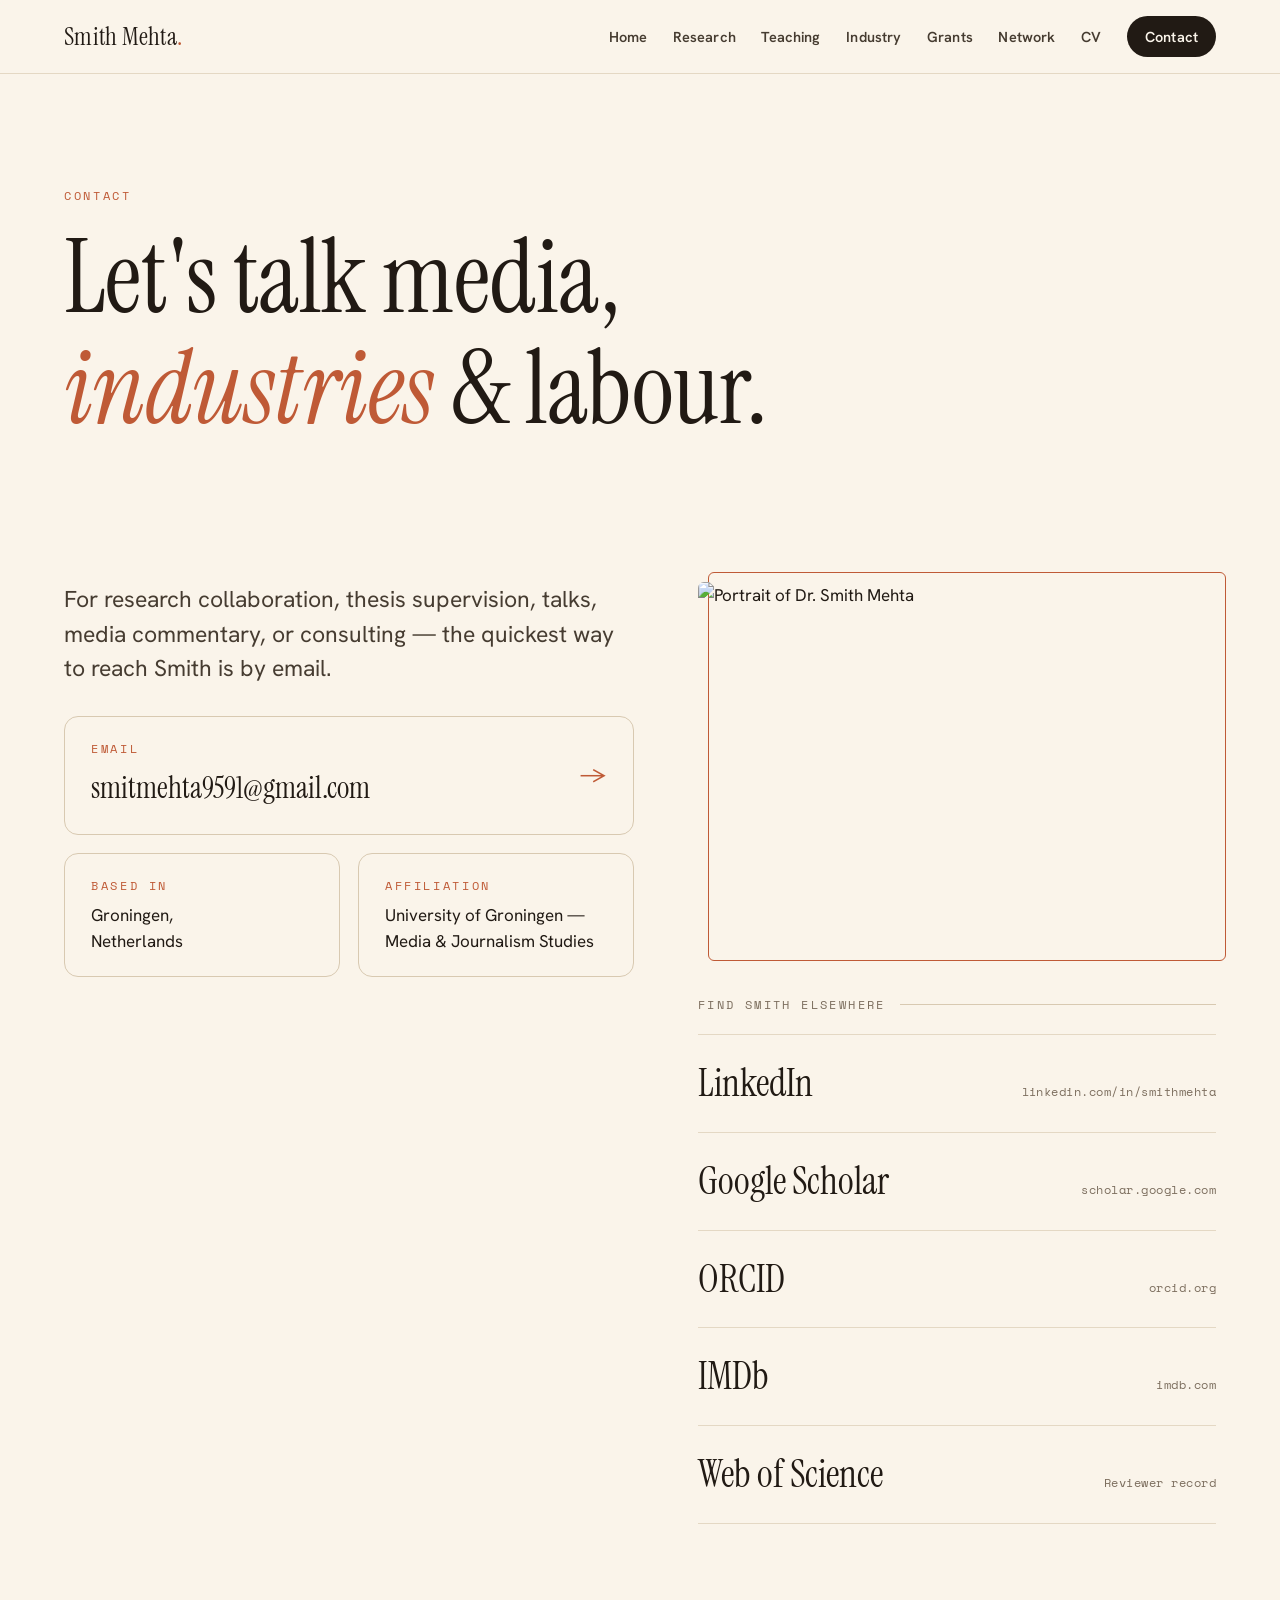
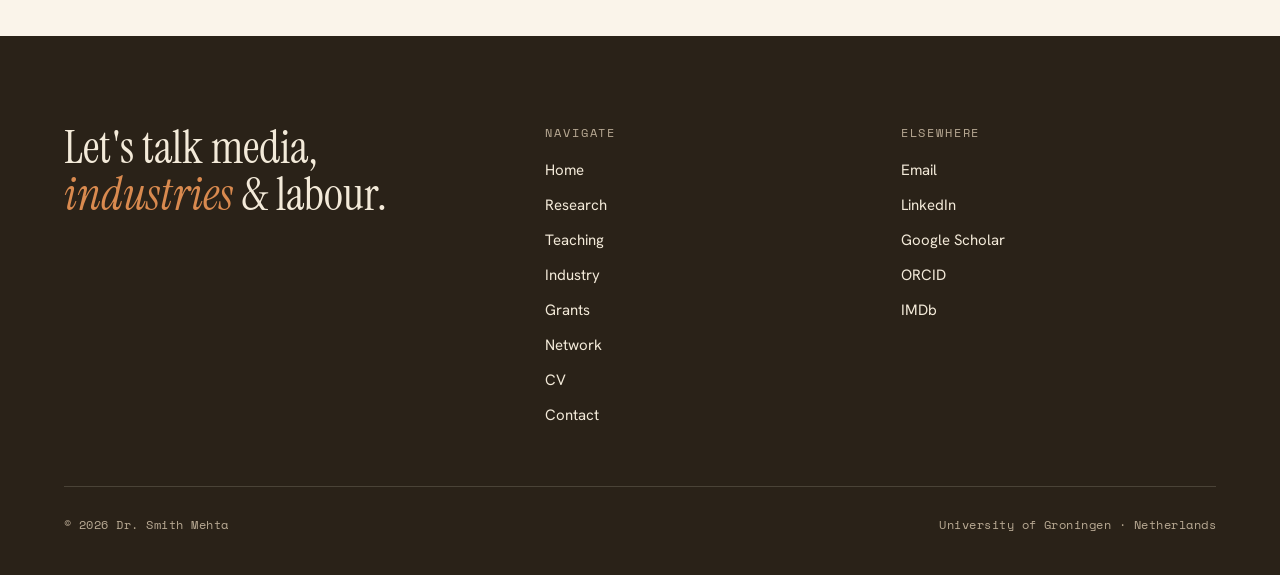
==== contact.html @ c5e9f54b "Add files via upload" ====
<!DOCTYPE html>
<html lang="en">
<head>
<meta charset="UTF-8" />
<meta name="viewport" content="width=device-width, initial-scale=1.0" />
<title>Contact — Dr. Smith Mehta</title>
<meta name="description" content="Get in touch with Dr. Smith Mehta — University of Groningen. Email, LinkedIn, Google Scholar, ORCID, and IMDb." />
<link rel="preconnect" href="https://fonts.googleapis.com" />
<link rel="preconnect" href="https://fonts.gstatic.com" crossorigin />
<link rel="stylesheet" href="style.css?v=5" />
</head>
<body>

<header class="site-header">
  <div class="bar">
    <a class="brand" href="index.html">Smith Mehta<span class="dot">.</span></a>
    <button class="nav-toggle" aria-label="Menu"><span></span><span></span><span></span></button>
    <nav class="nav">
      <a href="index.html">Home</a>
      <a href="research.html">Research</a>
      <a href="teaching.html">Teaching</a>
      <a href="industry.html">Industry</a>
      <a href="grants.html">Grants</a>
      <a href="index.html#network">Network</a>
      <a href="cv.html">CV</a>
      <a href="contact.html" class="pill active" style="">Contact</a>
    </nav>
  </div>
</header>

<!-- ===================== CONTACT ===================== -->
<section class="section">
  <div class="container container--wide">
    <p class="kicker">Contact</p>
    <h1 class="display" style="max-width:16ch;">Let's talk media, <em>industries</em> &amp; labour.</h1>

    <div style="display:grid; grid-template-columns: 1.1fr 1fr; gap:clamp(32px,5vw,72px); margin-top:clamp(40px,6vw,64px); align-items:start;" class="contact-grid">

      <!-- Left: details -->
      <div>
        <p class="lead" style="max-width:48ch; margin-top:0;">For research collaboration, thesis supervision, talks, media commentary, or consulting — the quickest way to reach Smith is by email.</p>

        <a href="mailto:smitmehta9591@gmail.com" style="display:flex; align-items:center; justify-content:space-between; gap:20px; text-decoration:none; color:var(--ink); border:1px solid var(--line-2); border-radius:14px; padding:22px 26px; margin:30px 0 0; transition:border-color .18s, background .18s;" onmouseover="this.style.borderColor='var(--clay)';this.style.background='rgba(191,90,54,0.04)'" onmouseout="this.style.borderColor='var(--line-2)';this.style.background='transparent'">
          <span>
            <span class="kicker" style="margin-bottom:6px; display:block;">Email</span>
            <span style="font-family:var(--display); font-size:clamp(22px,2.6vw,30px);">smitmehta9591@gmail.com</span>
          </span>
          <span style="font-size:24px; color:var(--clay);">→</span>
        </a>

        <div style="display:grid; grid-template-columns:1fr 1fr; gap:18px; margin-top:18px;" class="loc-grid">
          <div style="border:1px solid var(--line-2); border-radius:14px; padding:22px 26px;">
            <span class="kicker" style="margin-bottom:8px; display:block;">Based in</span>
            <div style="font-size:17px; line-height:1.5;">Groningen,<br/>Netherlands</div>
          </div>
          <div style="border:1px solid var(--line-2); border-radius:14px; padding:22px 26px;">
            <span class="kicker" style="margin-bottom:8px; display:block;">Affiliation</span>
            <div style="font-size:17px; line-height:1.5;">University of Groningen — Media &amp; Journalism Studies</div>
          </div>
        </div>
      </div>

      <!-- Right: links / photo -->
      <div>
        <figure style="margin:0 0 24px;">
          <div style="position:relative;">
            <img src="assets/smith-mehta.jpg" alt="Portrait of Dr. Smith Mehta" style="width:100%; aspect-ratio:4/3; object-fit:cover; object-position:50% 28%; border-radius:6px; position:relative; z-index:1;" />
            <span style="position:absolute; inset:-10px -10px 10px 10px; border:1px solid var(--clay); border-radius:6px; z-index:0;"></span>
          </div>
        </figure>

        <p class="section-label" style="margin-bottom:20px;">Find Smith elsewhere</p>
        <div style="display:flex; flex-direction:column; gap:0;">
          <a class="social" href="https://www.linkedin.com/in/smithmehta" target="_blank" rel="noopener">LinkedIn <span class="h">linkedin.com/in/smithmehta</span></a>
          <a class="social" href="https://scholar.google.com/" target="_blank" rel="noopener">Google Scholar <span class="h">scholar.google.com</span></a>
          <a class="social" href="https://orcid.org/" target="_blank" rel="noopener">ORCID <span class="h">orcid.org</span></a>
          <a class="social" href="https://www.imdb.com/name/nm14310551/" target="_blank" rel="noopener">IMDb <span class="h">imdb.com</span></a>
          <a class="social" href="https://www.webofscience.com/wos/author/record/AAY-8425-2020" target="_blank" rel="noopener">Web of Science <span class="h">Reviewer record</span></a>
        </div>
      </div>

    </div>
  </div>
</section>

<style>
  .social {
    display:flex; align-items:baseline; justify-content:space-between; gap:16px;
    text-decoration:none; color:var(--ink);
    font-family:var(--display); font-size:clamp(24px,3.4vw,38px);
    padding:18px 0; border-top:1px solid var(--line);
    transition:color .18s, padding-left .18s;
  }
  .social:last-child { border-bottom:1px solid var(--line); }
  .social .h { font-family:var(--mono); font-size:12px; letter-spacing:0.04em; color:var(--muted); font-weight:400; }
  .social:hover { color:var(--clay); padding-left:10px; }
  .social:hover .h { color:var(--clay); }
  @media (max-width:900px){ .contact-grid{ grid-template-columns:1fr; } }
  @media (max-width:520px){ .loc-grid{ grid-template-columns:1fr; } }
</style>

<!-- ===================== FOOTER ===================== -->
<footer class="site-footer">
  <div class="container container--wide">
    <div class="foot-top">
      <div class="big">Let's talk media,<br/><em>industries</em> &amp; labour.</div>
      <div class="foot-col">
        <h4>Navigate</h4>
        <a href="index.html">Home</a>
        <a href="research.html">Research</a>
        <a href="teaching.html">Teaching</a>
        <a href="industry.html">Industry</a>
        <a href="grants.html">Grants</a>
        <a href="index.html#network">Network</a>
        <a href="cv.html">CV</a>
        <a href="contact.html">Contact</a>
      </div>
      <div class="foot-col">
        <h4>Elsewhere</h4>
        <a href="mailto:smitmehta9591@gmail.com">Email</a>
        <a href="https://www.linkedin.com/in/smithmehta" target="_blank" rel="noopener">LinkedIn</a>
        <a href="https://scholar.google.com/" target="_blank" rel="noopener">Google Scholar</a>
        <a href="https://orcid.org/" target="_blank" rel="noopener">ORCID</a>
        <a href="https://www.imdb.com/name/nm14310551/" target="_blank" rel="noopener">IMDb</a>
      </div>
    </div>
    <div class="foot-bottom">
      <span>© 2026 Dr. Smith Mehta</span>
      <span>University of Groningen · Netherlands</span>
    </div>
  </div>
</footer>

<script src="site.js"></script>
</body>
</html>
---- style.css ----
/* =====================================================================
   Dr. Smith Mehta — Academic Site
   Direction C · Warm Editorial
   Shared design system
   ===================================================================== */

@import url('https://fonts.googleapis.com/css2?family=Instrument+Serif:ital@0;1&family=Hanken+Grotesk:wght@400;500;600;700;800&family=Space+Mono:wght@400;700&display=swap');

:root {
  --paper:    #faf4ea;
  --paper-2:  #f3ebdb;
  --ink:      #211a14;
  --ink-soft: #463c31;
  --muted:    #7c6e5e;
  --clay:     #bf5a36;
  --clay-2:   #d98a4f;
  --deep:     #2a2218;
  --deep-2:   #34291c;
  --on-deep:  #f3ead9;
  --on-deep-muted: #b9aa94;
  --line:     #e4d8c4;
  --line-2:   #d8c9b1;
  --line-deep: rgba(243,234,217,0.16);

  --display: 'Instrument Serif', Georgia, serif;
  --sans: 'Hanken Grotesk', system-ui, sans-serif;
  --mono: 'Space Mono', ui-monospace, monospace;

  --maxw: 1200px;
  --pad: clamp(22px, 5vw, 64px);
}

* { box-sizing: border-box; }

html { scroll-behavior: smooth; }

body {
  margin: 0;
  background: var(--paper);
  color: var(--ink);
  font-family: var(--sans);
  font-size: 17px;
  line-height: 1.6;
  -webkit-font-smoothing: antialiased;
  text-rendering: optimizeLegibility;
  font-synthesis: none;
}

a { color: inherit; }

img { display: block; max-width: 100%; }

::selection { background: var(--clay); color: var(--paper); }

/* ---------- Layout primitives ---------- */
.container { max-width: var(--maxw); margin: 0 auto; padding-left: var(--pad); padding-right: var(--pad); }
.container--wide { max-width: 1340px; }

.section { padding: clamp(56px, 9vw, 112px) 0; }
.section--tight { padding: clamp(40px, 6vw, 72px) 0; }

.deep { background: var(--deep); color: var(--on-deep); }
.deep h1, .deep h2, .deep h3 { color: var(--on-deep); }
.alt { background: var(--paper-2); }

/* ---------- Hero background photo ---------- */
.hero-bg {
  position: absolute;
  inset: 0;
  width: 100%;
  height: 100%;
  z-index: 0;
  --image-slot-radius: 0;
}
.hero-bg[data-filled] {
  opacity: 0.45;
  filter: saturate(0.9) brightness(0.82);
}
.hero-bg::part(image) { object-position: 50% 12%; }

/* ---------- Type ---------- */
.kicker {
  font-family: var(--mono);
  font-size: 12px;
  letter-spacing: 0.22em;
  text-transform: uppercase;
  color: var(--clay);
  margin: 0 0 18px;
}
.deep .kicker { color: var(--clay-2); }

.display {
  font-family: var(--display);
  font-weight: 400;
  letter-spacing: -0.005em;
  line-height: 1.08;
  margin: 0;
  padding-bottom: 0.18em;
}
.display em { font-style: italic; color: var(--clay); }
.deep .display em { color: var(--clay-2); }

h1.display { font-size: clamp(48px, 8vw, 104px); padding-bottom: 0.72em; }
h2.display { font-size: clamp(34px, 5vw, 60px); }
h3.display { font-size: clamp(26px, 3vw, 36px); }

.lead {
  font-size: clamp(19px, 2.1vw, 23px);
  line-height: 1.5;
  color: var(--ink-soft);
  font-weight: 400;
}
.lead b, .lead strong { color: var(--clay); font-weight: 600; }
.deep .lead { color: var(--on-deep); }
.deep .lead b { color: var(--clay-2); }

.section-label {
  font-family: var(--mono);
  font-size: 12px;
  letter-spacing: 0.2em;
  text-transform: uppercase;
  color: var(--muted);
  display: flex;
  align-items: center;
  gap: 14px;
  margin: 0 0 36px;
}
.section-label::after {
  content: "";
  flex: 1;
  height: 1px;
  background: var(--line-2);
}
.deep .section-label { color: var(--on-deep-muted); }
.deep .section-label::after { background: var(--line-deep); }

/* ---------- Header ---------- */
.site-header {
  position: sticky;
  top: 0;
  z-index: 50;
  background: rgba(250,244,234,0.86);
  backdrop-filter: saturate(1.4) blur(10px);
  border-bottom: 1px solid var(--line);
}
.site-header .bar {
  max-width: 1340px;
  margin: 0 auto;
  padding: 16px var(--pad);
  display: flex;
  align-items: center;
  justify-content: space-between;
  gap: 24px;
}
.brand {
  font-family: var(--display);
  font-size: 25px;
  letter-spacing: 0.01em;
  text-decoration: none;
  color: var(--ink);
  white-space: nowrap;
}
.brand .dot { color: var(--clay); }
.nav { display: flex; align-items: center; gap: clamp(14px, 2vw, 30px); }
.nav a {
  text-decoration: none;
  color: var(--ink-soft);
  font-size: 14.5px;
  font-weight: 600;
  letter-spacing: 0.01em;
  position: relative;
  padding: 4px 0;
  transition: color .18s;
}
.nav a:hover { color: var(--clay); }
.nav a.active { color: var(--ink); }
.nav a.active::after {
  content: "";
  position: absolute;
  left: 0; right: 0; bottom: -2px;
  height: 2px;
  background: var(--clay);
}
.nav a.pill {
  background: var(--ink);
  color: var(--paper);
  padding: 9px 18px;
  border-radius: 40px;
  transition: background .18s;
}
.nav a.pill:hover { background: var(--clay); color: var(--paper); }
.nav a.pill::after { display: none; }

.nav-toggle { display: none; }

/* ---------- Buttons / links ---------- */
.btn {
  display: inline-flex;
  align-items: center;
  gap: 9px;
  font-family: var(--sans);
  font-weight: 600;
  font-size: 15px;
  text-decoration: none;
  padding: 12px 22px;
  border-radius: 40px;
  transition: all .18s;
  cursor: pointer;
  border: 1px solid transparent;
}
.btn--solid { background: var(--ink); color: var(--paper); }
.btn--solid:hover { background: var(--clay); }
.btn--ghost { border-color: var(--line-2); color: var(--ink); }
.btn--ghost:hover { border-color: var(--clay); color: var(--clay); }
.btn--clay { background: var(--clay); color: var(--paper); }
.btn--clay:hover { background: var(--ink); }
.deep .btn--ghost { border-color: var(--line-deep); color: var(--on-deep); }
.deep .btn--ghost:hover { border-color: var(--clay-2); color: var(--clay-2); }
.btn .arr { transition: transform .2s; }
.btn:hover .arr { transform: translateX(3px); }

.tlink {
  text-decoration: none;
  color: var(--clay);
  font-weight: 600;
  border-bottom: 1px solid transparent;
  transition: border-color .18s;
}
.tlink:hover { border-bottom-color: var(--clay); }

/* ---------- Tags / chips ---------- */
.chips { display: flex; flex-wrap: wrap; gap: 10px; }
.chip {
  font-family: var(--mono);
  font-size: 12px;
  letter-spacing: 0.04em;
  padding: 7px 13px;
  border: 1px solid var(--line-2);
  border-radius: 40px;
  color: var(--ink-soft);
  background: rgba(255,255,255,0.4);
}
.deep .chip { border-color: var(--line-deep); color: var(--on-deep-muted); background: transparent; }

/* ---------- Books ---------- */
.book-row { display: grid; grid-template-columns: repeat(3, 1fr); gap: clamp(24px, 3vw, 40px); }
.book-card { border-top: 2px solid var(--line-deep); padding-top: 20px; }
.book-card .tag {
  font-family: var(--mono);
  font-size: 11px;
  letter-spacing: 0.08em;
  text-transform: uppercase;
  color: var(--clay-2);
}
.book-card h3 {
  font-family: var(--display);
  font-weight: 400;
  font-size: clamp(24px, 2.6vw, 30px);
  line-height: 1.08;
  margin: 14px 0 12px;
}
.book-card p { margin: 0; color: var(--on-deep-muted); font-size: 14.5px; line-height: 1.5; }

/* light book variant (on paper) */
.book-card--light { border-top-color: var(--line-2); }
.book-card--light .tag { color: var(--clay); }
.book-card--light p { color: var(--muted); }

/* ---------- Expertise grid ---------- */
.exp-grid { display: grid; grid-template-columns: repeat(3, 1fr); gap: 1px; background: var(--line); border: 1px solid var(--line); }
.exp-cell { background: var(--paper); padding: 30px 28px; }
.exp-cell .n { font-family: var(--mono); font-size: 12px; color: var(--clay); }
.exp-cell h3 { font-family: var(--display); font-weight: 400; font-size: 24px; margin: 12px 0 8px; line-height: 1.1; }
.exp-cell p { margin: 0; font-size: 14.5px; color: var(--muted); line-height: 1.5; }

/* ---------- Publication list ---------- */
.pub-list { display: flex; flex-direction: column; }
.pub {
  display: grid;
  grid-template-columns: 84px 1fr;
  gap: 26px;
  padding: 22px 0;
  border-top: 1px solid var(--line);
  align-items: baseline;
}
.pub:last-child { border-bottom: 1px solid var(--line); }
.pub .yr { font-family: var(--mono); font-size: 13px; color: var(--clay); padding-top: 2px; }
.pub .body { }
.pub .title { font-size: 17.5px; font-weight: 600; line-height: 1.4; margin: 0 0 5px; color: var(--ink); }
.pub .venue { font-size: 15px; color: var(--muted); font-style: italic; }
.pub .meta { display: flex; flex-wrap: wrap; gap: 8px; margin-top: 10px; align-items: center; }
.pub .badge {
  font-family: var(--mono);
  font-size: 10.5px;
  letter-spacing: 0.06em;
  text-transform: uppercase;
  padding: 3px 9px;
  border-radius: 30px;
  border: 1px solid var(--line-2);
  color: var(--muted);
}
.pub .badge--status { color: var(--clay); border-color: color-mix(in oklab, var(--clay) 35%, var(--line-2)); }
.pub a.doi { font-family: var(--mono); font-size: 12px; color: var(--clay); text-decoration: none; }
.pub a.doi:hover { text-decoration: underline; }
.pub .title a.title-link { color: inherit; text-decoration: none; transition: color .15s; }
.pub .title a.title-link:hover { color: var(--clay); text-decoration: underline; text-decoration-thickness: 1px; text-underline-offset: 2px; }

/* ---------- Filter tabs ---------- */
.filter-bar { display: flex; flex-wrap: wrap; gap: 8px; margin-bottom: 8px; }
.filter-bar button {
  font-family: var(--sans);
  font-size: 14px;
  font-weight: 600;
  color: var(--ink-soft);
  background: transparent;
  border: 1px solid var(--line-2);
  border-radius: 40px;
  padding: 9px 18px;
  cursor: pointer;
  transition: all .16s;
}
.filter-bar button:hover { border-color: var(--clay); color: var(--clay); }
.filter-bar button.active { background: var(--ink); color: var(--paper); border-color: var(--ink); }

/* ---------- Timeline / CV ---------- */
.cv-group { display: grid; grid-template-columns: 200px 1fr; gap: 40px; padding: 36px 0; border-top: 1px solid var(--line); }
.cv-group__label { font-family: var(--mono); font-size: 12px; letter-spacing: 0.16em; text-transform: uppercase; color: var(--muted); padding-top: 4px; }
.cv-entry { padding-bottom: 26px; }
.cv-entry:last-child { padding-bottom: 0; }
.cv-entry .when { font-family: var(--mono); font-size: 12.5px; color: var(--clay); margin-bottom: 5px; }
.cv-entry h3 { font-size: 19px; font-weight: 700; margin: 0 0 3px; line-height: 1.3; }
.cv-entry .where { font-size: 15.5px; color: var(--muted); font-style: italic; margin-bottom: 10px; }
.cv-entry ul { margin: 8px 0 0; padding-left: 18px; }
.cv-entry li { font-size: 15px; color: var(--ink-soft); margin-bottom: 5px; line-height: 1.5; }

/* ---------- Stats ---------- */
.stat-row { display: grid; grid-template-columns: repeat(4, 1fr); gap: 1px; background: var(--line-deep); border-top: 1px solid var(--line-deep); border-bottom: 1px solid var(--line-deep); }
.stat { background: var(--deep); padding: 30px 24px; }
.stat .num { font-family: var(--display); font-size: clamp(40px, 5vw, 58px); line-height: 1; color: var(--on-deep); }
.stat .num em { font-style: italic; color: var(--clay-2); }
.stat .lbl { font-family: var(--mono); font-size: 11.5px; letter-spacing: 0.08em; text-transform: uppercase; color: var(--on-deep-muted); margin-top: 10px; }

/* ---------- Simple list (grants, talks) ---------- */
.list-line { display: grid; grid-template-columns: 110px 1fr auto; gap: 24px; padding: 18px 0; border-top: 1px solid var(--line); align-items: baseline; }
.list-line .yr { font-family: var(--mono); font-size: 13px; color: var(--clay); }
.list-line .main { font-size: 16px; line-height: 1.45; }
.list-line .main b { font-weight: 700; }
.list-line .main .sub { display: block; color: var(--muted); font-size: 14px; margin-top: 3px; }
.list-line .amt { font-family: var(--mono); font-size: 13px; color: var(--ink-soft); white-space: nowrap; }

/* ---------- Footer ---------- */
.site-footer { background: var(--deep); color: var(--on-deep); padding: clamp(56px, 8vw, 88px) 0 40px; }
.foot-top { display: grid; grid-template-columns: 1.4fr 1fr 1fr; gap: 40px; padding-bottom: 48px; border-bottom: 1px solid var(--line-deep); }
.foot-top .big { font-family: var(--display); font-size: clamp(30px, 4vw, 46px); line-height: 1.02; }
.foot-top .big em { font-style: italic; color: var(--clay-2); }
.foot-col h4 { font-family: var(--mono); font-size: 11.5px; letter-spacing: 0.16em; text-transform: uppercase; color: var(--on-deep-muted); margin: 0 0 16px; font-weight: 400; }
.foot-col a { display: block; color: var(--on-deep); text-decoration: none; font-size: 15px; margin-bottom: 11px; transition: color .16s; }
.foot-col a:hover { color: var(--clay-2); }
.foot-bottom { display: flex; justify-content: space-between; align-items: center; flex-wrap: wrap; gap: 14px; padding-top: 28px; }
.foot-bottom span { font-family: var(--mono); font-size: 12px; color: var(--on-deep-muted); letter-spacing: 0.04em; }

/* ---------- Network map ---------- */
:root {
  --n-collab:   oklch(0.70 0.12 150);
  --n-academic: oklch(0.70 0.12 55);
  --n-industry: oklch(0.70 0.12 250);
  --n-funder:   oklch(0.70 0.12 335);
}
.network .net-head { display: block; margin-bottom: 30px; }
.network .net-head h2 { margin: 0; max-width: none; }
.network .net-head .lead { margin: 0; }
.net-legend { display: flex; flex-wrap: wrap; gap: 6px 22px; margin-bottom: 22px; }
.net-leg { display: inline-flex; align-items: center; gap: 9px; font-family: var(--mono); font-size: 12px; letter-spacing: 0.04em; color: var(--on-deep-muted); background: none; border: none; cursor: pointer; padding: 6px 2px; transition: color .18s; }
.net-leg:hover, .net-leg.on { color: var(--on-deep); }
.net-leg .sw { width: 11px; height: 11px; border-radius: 50%; flex: none; }
.net-wrap { display: grid; grid-template-columns: 1.65fr 1fr; gap: clamp(24px, 4vw, 52px); align-items: center; }
.net-stage { position: relative; }
.net-svg { width: 100%; height: auto; display: block; overflow: visible; }
.net-link { stroke: var(--on-deep-muted); stroke-opacity: .2; stroke-width: 1.2; transition: stroke-opacity .2s, stroke-width .2s; }
.net-svg.dim .net-link { stroke-opacity: .06; }
.net-svg.dim .net-link.hot { stroke-opacity: .9; stroke-width: 1.8; }
.net-node { cursor: pointer; transition: opacity .2s; }
.net-svg.dim .net-node { opacity: .3; }
.net-svg.dim .net-node.hot { opacity: 1; }
.net-svg.dim .net-center { opacity: 1; }
.net-node circle { transition: r .2s ease; }
.net-node:hover circle, .net-node.hot circle { r: 9.5; }
.net-node text { font-family: var(--mono); font-size: 11px; letter-spacing: .02em; fill: var(--on-deep-muted); transition: fill .2s; pointer-events: none; }
.net-node:hover text, .net-node.hot text { fill: var(--on-deep); }
.net-center { cursor: pointer; }
.net-center circle { fill: var(--clay); }
.net-center:hover circle, .net-center.hot circle { r: 34; }
.net-center text { fill: var(--paper); font-family: var(--display); font-size: 17px; letter-spacing: 0; }
.net-panel { border: 1px solid var(--line-deep); border-radius: 8px; padding: 28px 28px 30px; background: var(--deep-2); min-height: 210px; }
.np-tag { font-family: var(--mono); font-size: 11px; letter-spacing: .14em; text-transform: uppercase; margin-bottom: 12px; }
.np-title { font-family: var(--display); font-weight: 400; font-size: 27px; line-height: 1.1; margin: 0 0 13px; color: var(--on-deep); }
.np-blurb { margin: 0; color: var(--on-deep-muted); font-size: 15px; line-height: 1.62; }
.np-hint { font-family: var(--mono); font-size: 11px; letter-spacing: .04em; color: var(--on-deep-muted); margin-top: 18px; opacity: .65; }

/* ---------- Funding map (lollipop timeline) ---------- */
:root { --fund-grant: var(--n-funder); --fund-fellow: var(--n-academic); }
.fund-svg { width: 100%; height: auto; display: block; overflow: visible; }
.fund-axis { stroke: var(--line-deep); stroke-width: 1; }
.fund-year { font-family: var(--mono); font-size: 11px; letter-spacing: .04em; fill: var(--on-deep-muted); }
.fund-stem { stroke-width: 2; stroke-opacity: .55; transition: stroke-opacity .2s; }
.fund-svg.dim .fund-stem { stroke-opacity: .14; }
.fund-svg.dim .fund-item.hot .fund-stem { stroke-opacity: 1; }
.fund-item { cursor: pointer; transition: opacity .2s; }
.fund-svg.dim .fund-item { opacity: .32; }
.fund-svg.dim .fund-item.hot { opacity: 1; }
.fund-dot { transition: r .2s ease; }
.fund-item:hover .fund-dot, .fund-item.hot .fund-dot { r: 12; }
.fund-amt { font-family: var(--display); font-size: 17px; fill: var(--on-deep); }
.fund-label { font-family: var(--mono); font-size: 10.5px; letter-spacing: .02em; fill: var(--on-deep-muted); transition: fill .2s; }
.fund-item:hover .fund-label, .fund-item.hot .fund-label { fill: var(--on-deep); }

/* ---------- Network pinboard ---------- */
.pb-bar { display: flex; align-items: center; justify-content: space-between; gap: 16px; flex-wrap: wrap; margin-bottom: 18px; }
.pb-legend { display: flex; gap: 8px 18px; flex-wrap: wrap; }
.pb-legend button { display: inline-flex; align-items: center; gap: 8px; font-family: var(--mono); font-size: 11.5px; letter-spacing: .04em; background: none; border: none; cursor: pointer; padding: 4px 2px; color: var(--on-deep-muted); transition: color .18s; }
.pb-legend button:hover, .pb-legend button.on { color: var(--on-deep); }
.pb-legend .sw { width: 11px; height: 11px; border-radius: 50%; flex: none; }
.pb-replay { font-family: var(--mono); font-size: 11px; letter-spacing: .12em; text-transform: uppercase; background: none; border: 1px solid var(--line-deep); border-radius: 40px; padding: 8px 16px; cursor: pointer; color: var(--on-deep-muted); transition: all .18s; }
.pb-replay:hover { color: var(--on-deep); border-color: var(--on-deep-muted); }
.pb-board { position: relative; width: 100%; height: 500px; border-radius: 12px;
  background-color: #c9a86a;
  background-image: radial-gradient(circle at 30% 20%, rgba(255,255,255,.10), transparent 40%), radial-gradient(rgba(90,67,38,.35) 1px, transparent 1.4px), radial-gradient(rgba(120,92,52,.25) 1px, transparent 1.4px);
  background-size: auto, 9px 9px, 13px 13px; background-position: 0 0, 0 0, 4px 6px;
  box-shadow: inset 0 0 60px rgba(70,52,28,.5); overflow: hidden; }
.pb-threads { position: absolute; inset: 0; width: 100%; height: 100%; pointer-events: none; }
.pb-threads path { fill: none; stroke: #f6efe0; stroke-opacity: .5; stroke-width: 1.4; transition: stroke-opacity .25s, stroke-width .25s; }
.pb-board.dim .pb-threads path { stroke-opacity: .12; }
.pb-board.dim .pb-threads path.on { stroke-opacity: 1; stroke-width: 2.4; }
.pb-note { position: absolute; transform: translate(-50%,-50%) rotate(var(--r)); width: 140px; background: #fffdf6; padding: 15px 14px 14px; box-shadow: 0 8px 16px rgba(40,28,12,.32); cursor: pointer; transition: transform .25s cubic-bezier(.2,.8,.3,1.1), box-shadow .25s, opacity .25s; }
.pb-note::after { content: ""; position: absolute; top: -7px; left: 50%; width: 13px; height: 13px; border-radius: 50%; transform: translateX(-50%); background: radial-gradient(circle at 35% 30%, #fff, var(--pin) 60%); box-shadow: 0 2px 3px rgba(0,0,0,.4); }
.pb-note .pb-tag { font-family: var(--mono); font-size: 9px; letter-spacing: .12em; text-transform: uppercase; }
.pb-note .pb-name { font-family: var(--display); font-size: 18px; line-height: 1.05; color: var(--ink); margin-top: 4px; }
.pb-board.dim .pb-note { opacity: .42; }
.pb-board.dim .pb-note.on { opacity: 1; }
.pb-note.on { transform: translate(-50%,-50%) rotate(0deg) scale(1.16); box-shadow: 0 18px 30px rgba(40,28,12,.45); z-index: 20; }
.pb-hub { position: absolute; left: 50%; top: 50%; transform: translate(-50%,-50%) rotate(-2deg); width: 176px; background: var(--clay); color: var(--paper); padding: 18px 16px; text-align: center; box-shadow: 0 12px 24px rgba(40,28,12,.5); z-index: 10; }
.pb-hub::after { content: ""; position: absolute; top: -8px; left: 50%; width: 15px; height: 15px; border-radius: 50%; transform: translateX(-50%); background: radial-gradient(circle at 35% 30%, #fff, #7a2d12 65%); box-shadow: 0 2px 3px rgba(0,0,0,.4); }
.pb-hub .h1 { font-family: var(--display); font-size: 25px; line-height: 1; }
.pb-hub .h2 { font-family: var(--mono); font-size: 9.5px; letter-spacing: .16em; text-transform: uppercase; margin-top: 6px; opacity: .85; }
.pb-read { font-family: var(--mono); font-size: 12.5px; line-height: 1.65; letter-spacing: .02em; color: var(--on-deep-muted); margin: 24px 0 0; min-height: 3.2em; border-top: 1px solid var(--line-deep); padding-top: 16px; }
.pb-read b { font-family: var(--sans); font-weight: 600; font-size: 14px; letter-spacing: 0; color: var(--on-deep); }
@media (max-width: 720px) {
  .pb-board { height: 480px; }
  .pb-note { width: 108px; padding: 11px 10px 10px; }
  .pb-note .pb-name { font-size: 14px; }
  .pb-hub { width: 136px; padding: 14px 12px; }
  .pb-hub .h1 { font-size: 20px; }
}

/* ---------- Reveal animation ---------- */
@media (prefers-reduced-motion: no-preference) {
  .reveal { opacity: 0; transform: translateY(18px); transition: opacity .7s cubic-bezier(.2,.7,.2,1), transform .7s cubic-bezier(.2,.7,.2,1); }
  .reveal.in { opacity: 1; transform: none; }
}

/* ---------- Responsive ---------- */
@media (max-width: 900px) {
  .book-row, .exp-grid, .stat-row { grid-template-columns: 1fr 1fr; }
  .foot-top { grid-template-columns: 1fr 1fr; }
  .foot-top .big { grid-column: 1 / -1; }
  .cv-group { grid-template-columns: 1fr; gap: 16px; }
  .network .net-head { grid-template-columns: 1fr; gap: 18px; align-items: start; }
  .net-wrap { grid-template-columns: 1fr; gap: 30px; }
  .net-node text { font-size: 13px; }
}
@media (max-width: 640px) {
  body { font-size: 16px; }
  .nav { position: fixed; inset: 61px 0 auto 0; background: var(--paper); flex-direction: column; align-items: stretch; gap: 0; padding: 8px var(--pad) 20px; border-bottom: 1px solid var(--line); transform: translateY(-130%); transition: transform .3s; box-shadow: 0 16px 30px rgba(0,0,0,0.08); }
  .nav.open { transform: none; }
  .nav a { padding: 13px 0; border-bottom: 1px solid var(--line); font-size: 17px; }
  .nav a.active::after { display: none; }
  .nav a.pill { margin-top: 12px; text-align: center; }
  .nav-toggle { display: inline-flex; flex-direction: column; gap: 5px; background: none; border: none; cursor: pointer; padding: 8px; }
  .nav-toggle span { width: 24px; height: 2px; background: var(--ink); display: block; transition: transform .25s, opacity .2s; }
  .nav-toggle.open span:nth-child(1) { transform: translateY(7px) rotate(45deg); }
  .nav-toggle.open span:nth-child(2) { opacity: 0; }
  .nav-toggle.open span:nth-child(3) { transform: translateY(-7px) rotate(-45deg); }
  .book-row, .exp-grid, .stat-row { grid-template-columns: 1fr; }
  .pub { grid-template-columns: 1fr; gap: 6px; }
  .pub .yr { padding-top: 0; }
  .list-line { grid-template-columns: 64px 1fr; }
  .list-line .amt { grid-column: 2; }
}
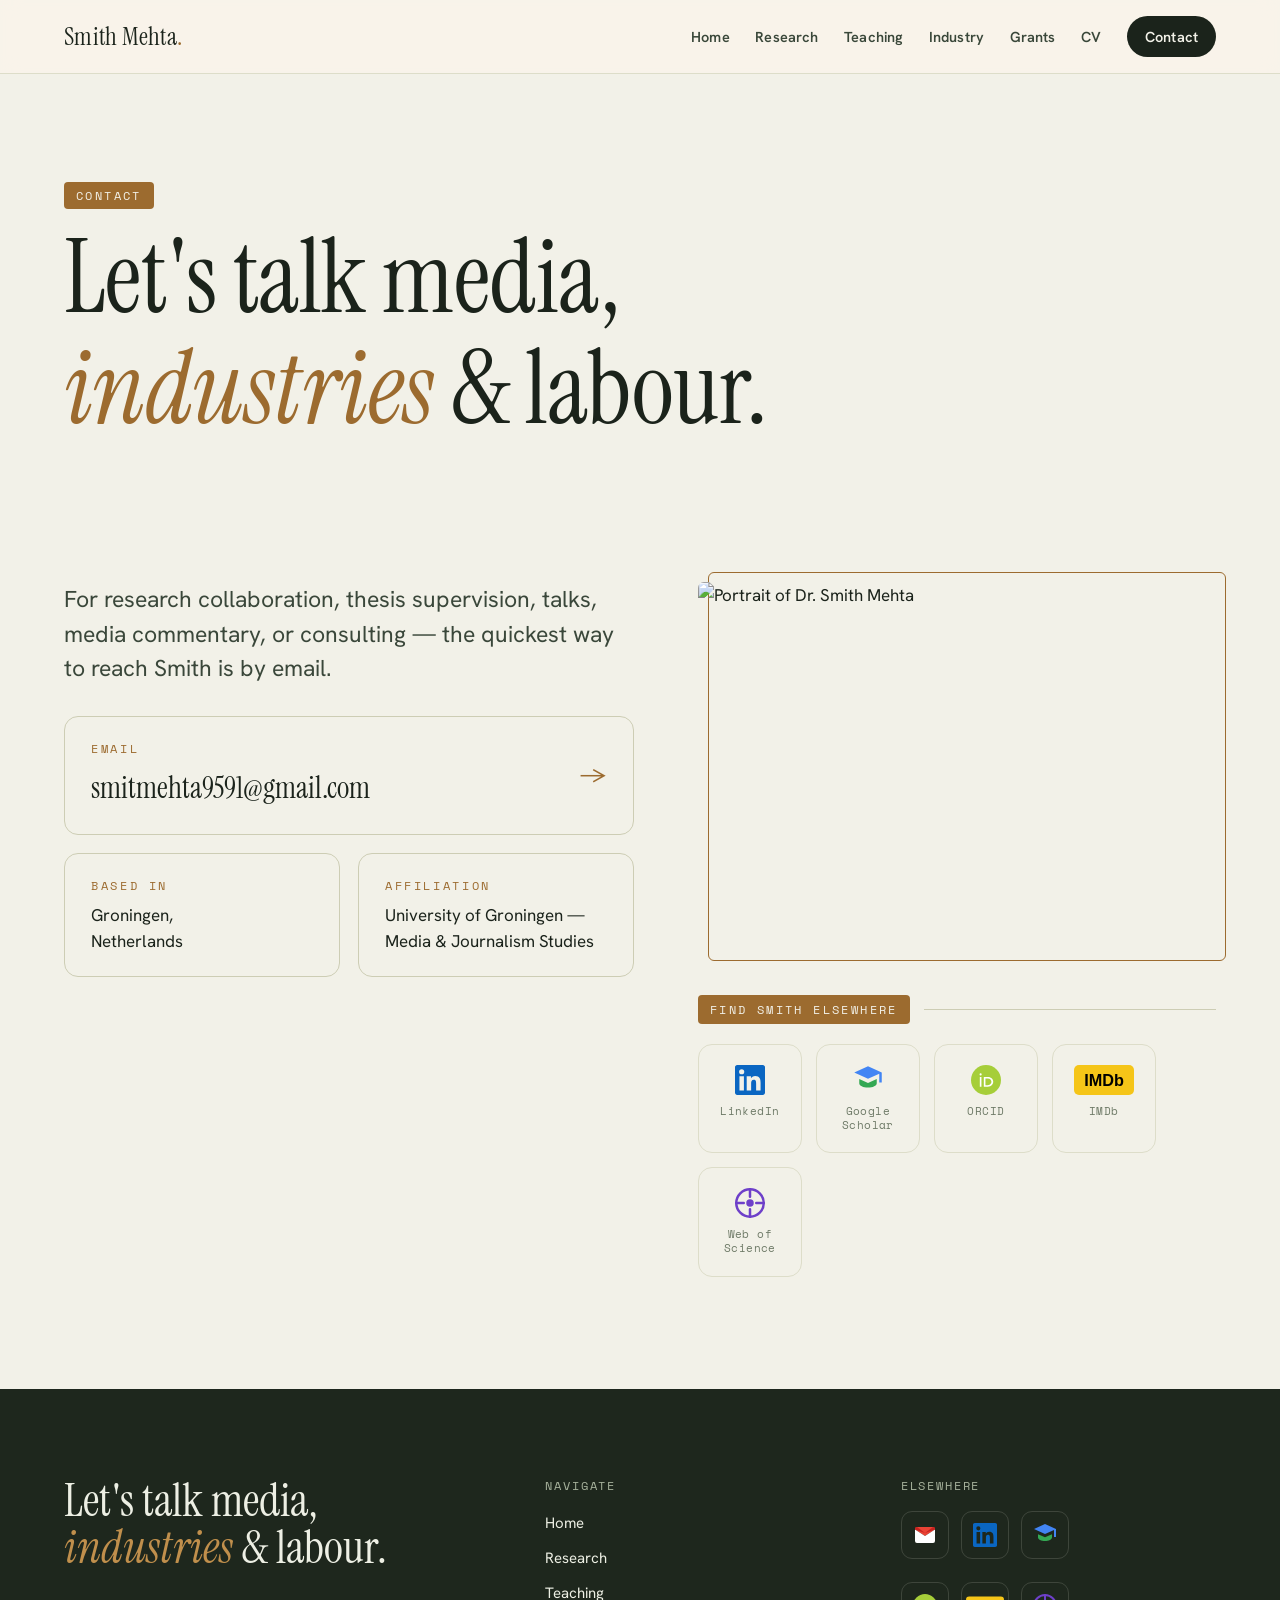
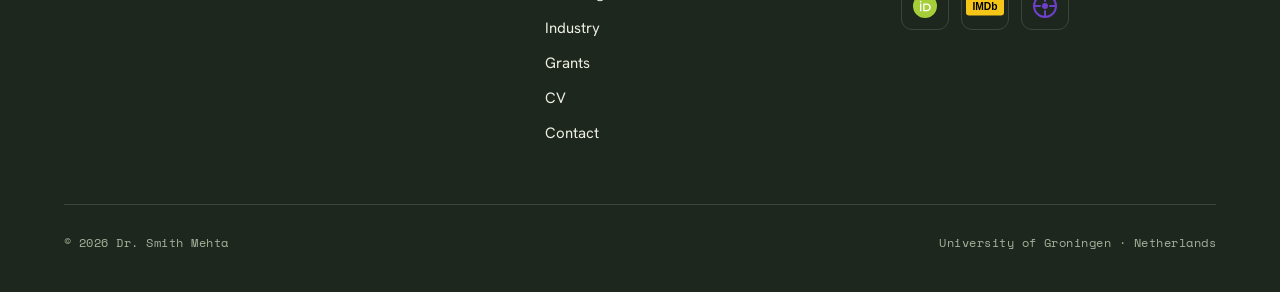
==== commit 765a59c0: "Add files via upload" ====
--- a/contact.html
+++ b/contact.html
@@ -21,7 +21,6 @@
       <a href="teaching.html">Teaching</a>
       <a href="industry.html">Industry</a>
       <a href="grants.html">Grants</a>
-      <a href="index.html#network">Network</a>
       <a href="cv.html">CV</a>
       <a href="contact.html" class="pill active" style="">Contact</a>
     </nav>
@@ -31,7 +30,7 @@
 <!-- ===================== CONTACT ===================== -->
 <section class="section">
   <div class="container container--wide">
-    <p class="kicker">Contact</p>
+    <p class="kicker"><span class="sl-mark">Contact</span></p>
     <h1 class="display" style="max-width:16ch;">Let's talk media, <em>industries</em> &amp; labour.</h1>
 
     <div style="display:grid; grid-template-columns: 1.1fr 1fr; gap:clamp(32px,5vw,72px); margin-top:clamp(40px,6vw,64px); align-items:start;" class="contact-grid">
@@ -69,13 +68,28 @@
           </div>
         </figure>
 
-        <p class="section-label" style="margin-bottom:20px;">Find Smith elsewhere</p>
-        <div style="display:flex; flex-direction:column; gap:0;">
-          <a class="social" href="https://www.linkedin.com/in/smithmehta" target="_blank" rel="noopener">LinkedIn <span class="h">linkedin.com/in/smithmehta</span></a>
-          <a class="social" href="https://scholar.google.com/" target="_blank" rel="noopener">Google Scholar <span class="h">scholar.google.com</span></a>
-          <a class="social" href="https://orcid.org/" target="_blank" rel="noopener">ORCID <span class="h">orcid.org</span></a>
-          <a class="social" href="https://www.imdb.com/name/nm14310551/" target="_blank" rel="noopener">IMDb <span class="h">imdb.com</span></a>
-          <a class="social" href="https://www.webofscience.com/wos/author/record/AAY-8425-2020" target="_blank" rel="noopener">Web of Science <span class="h">Reviewer record</span></a>
+        <p class="section-label" style="margin-bottom:20px;"><span class="sl-mark">Find Smith elsewhere</span></p>
+        <div class="social-logos">
+          <a class="slogo" href="https://www.linkedin.com/in/smithmehta" target="_blank" rel="noopener" aria-label="LinkedIn" title="LinkedIn">
+            <svg viewBox="0 0 24 24" aria-hidden="true"><path fill="#0A66C2" d="M20.45 20.45h-3.55v-5.57c0-1.33-.02-3.04-1.85-3.04-1.85 0-2.14 1.45-2.14 2.94v5.67H9.36V9h3.41v1.56h.05c.47-.9 1.64-1.85 3.37-1.85 3.6 0 4.27 2.37 4.27 5.45v6.29zM5.34 7.43a2.06 2.06 0 1 1 0-4.12 2.06 2.06 0 0 1 0 4.12zM7.12 20.45H3.56V9h3.56v11.45zM22.22 0H1.77C.79 0 0 .77 0 1.73v20.54C0 23.23.79 24 1.77 24h20.45c.98 0 1.78-.77 1.78-1.73V1.73C24 .77 23.2 0 22.22 0z"/></svg>
+            <span>LinkedIn</span>
+          </a>
+          <a class="slogo" href="https://scholar.google.com/citations?user=PSNeib4AAAAJ&hl=en" target="_blank" rel="noopener" aria-label="Google Scholar" title="Google Scholar">
+            <svg viewBox="0 0 24 24" aria-hidden="true"><path fill="#4285F4" d="M12 1L1 6l11 5 9-4.09V14h2V6L12 1z"/><path fill="#34A853" d="M5 11.18v3.32C5 16.43 8.13 18 12 18s7-1.57 7-3.5v-3.32l-7 3.18-7-3.18z"/></svg>
+            <span>Google Scholar</span>
+          </a>
+          <a class="slogo" href="https://orcid.org/0000-0002-9429-3240" target="_blank" rel="noopener" aria-label="ORCID" title="ORCID 0000-0002-9429-3240">
+            <svg viewBox="0 0 24 24" aria-hidden="true"><circle cx="12" cy="12" r="12" fill="#A6CE39"/><path fill="#fff" d="M7.7 8.4a.86.86 0 1 1 0-1.72.86.86 0 0 1 0 1.72zM7.05 9.6h1.3v7.7h-1.3V9.6zm3.2 0h3.18c3.03 0 4.36 2.17 4.36 3.86 0 1.84-1.44 3.86-4.34 3.86h-3.2V9.6zm1.3 1.18v5.34h1.74c2.48 0 3.05-1.88 3.05-2.67 0-1.29-.82-2.67-3.1-2.67h-1.69z"/></svg>
+            <span>ORCID</span>
+          </a>
+          <a class="slogo" href="https://www.imdb.com/name/nm14310551/" target="_blank" rel="noopener" aria-label="IMDb" title="IMDb">
+            <svg viewBox="0 0 48 24" aria-hidden="true"><rect width="48" height="24" rx="4" fill="#F5C518"/><text x="24" y="17" text-anchor="middle" font-family="Arial, sans-serif" font-weight="700" font-size="13" fill="#000">IMDb</text></svg>
+            <span>IMDb</span>
+          </a>
+          <a class="slogo" href="https://www.webofscience.com/wos/author/record/AAY-8425-2020" target="_blank" rel="noopener" aria-label="Web of Science" title="Web of Science — Reviewer record">
+            <svg viewBox="0 0 24 24" aria-hidden="true"><circle cx="12" cy="12" r="11" fill="none" stroke="#6E40C9" stroke-width="2"/><circle cx="12" cy="12" r="3" fill="#6E40C9"/><path d="M12 1v6M12 17v6M1 12h6M17 12h6" stroke="#6E40C9" stroke-width="2" stroke-linecap="round"/></svg>
+            <span>Web of Science</span>
+          </a>
         </div>
       </div>
 
@@ -84,19 +98,22 @@
 </section>
 
 <style>
-  .social {
-    display:flex; align-items:baseline; justify-content:space-between; gap:16px;
-    text-decoration:none; color:var(--ink);
-    font-family:var(--display); font-size:clamp(24px,3.4vw,38px);
-    padding:18px 0; border-top:1px solid var(--line);
-    transition:color .18s, padding-left .18s;
+  .social-logos { display:flex; flex-wrap:wrap; gap:14px; }
+  .slogo {
+    display:flex; flex-direction:column; align-items:center; gap:10px;
+    text-decoration:none; width:104px; padding:20px 12px;
+    border:1px solid var(--line); border-radius:14px;
+    transition:border-color .18s, transform .18s, background .18s;
   }
-  .social:last-child { border-bottom:1px solid var(--line); }
-  .social .h { font-family:var(--mono); font-size:12px; letter-spacing:0.04em; color:var(--muted); font-weight:400; }
-  .social:hover { color:var(--clay); padding-left:10px; }
-  .social:hover .h { color:var(--clay); }
+  .slogo svg { height:30px; width:auto; display:block; }
+  .slogo span {
+    font-family:var(--mono); font-size:10.5px; letter-spacing:0.04em;
+    color:var(--muted); text-align:center; line-height:1.3;
+  }
+  .slogo:hover { border-color:var(--clay); transform:translateY(-3px); background:var(--paper-2); }
+  .slogo:hover span { color:var(--ink); }
   @media (max-width:900px){ .contact-grid{ grid-template-columns:1fr; } }
-  @media (max-width:520px){ .loc-grid{ grid-template-columns:1fr; } }
+  @media (max-width:520px){ .loc-grid{ grid-template-columns:1fr; } .slogo{ width:86px; } }
 </style>
 
 <!-- ===================== FOOTER ===================== -->
@@ -111,17 +128,31 @@
         <a href="teaching.html">Teaching</a>
         <a href="industry.html">Industry</a>
         <a href="grants.html">Grants</a>
-        <a href="index.html#network">Network</a>
         <a href="cv.html">CV</a>
         <a href="contact.html">Contact</a>
       </div>
       <div class="foot-col">
         <h4>Elsewhere</h4>
-        <a href="mailto:smitmehta9591@gmail.com">Email</a>
-        <a href="https://www.linkedin.com/in/smithmehta" target="_blank" rel="noopener">LinkedIn</a>
-        <a href="https://scholar.google.com/" target="_blank" rel="noopener">Google Scholar</a>
-        <a href="https://orcid.org/" target="_blank" rel="noopener">ORCID</a>
-        <a href="https://www.imdb.com/name/nm14310551/" target="_blank" rel="noopener">IMDb</a>
+        <div class="foot-logos">
+          <a href="mailto:smitmehta9591@gmail.com" aria-label="Email" title="smitmehta9591@gmail.com">
+            <svg viewBox="0 0 24 24" aria-hidden="true"><path fill="#EA4335" d="M2 6.5 12 13l10-6.5V6a2 2 0 0 0-2-2H4a2 2 0 0 0-2 2v.5z"/><path fill="#fff" d="M2 6.5V18a2 2 0 0 0 2 2h16a2 2 0 0 0 2-2V6.5L12 13 2 6.5z"/><path fill="#C5221F" d="M2 6.5V6a2 2 0 0 1 2-2l8 6L2 6.5z"/><path fill="#C5221F" d="M22 6.5V6a2 2 0 0 0-2-2l-8 6 10-3.5z"/></svg>
+          </a>
+          <a href="https://www.linkedin.com/in/smithmehta" target="_blank" rel="noopener" aria-label="LinkedIn" title="LinkedIn">
+            <svg viewBox="0 0 24 24" aria-hidden="true"><path fill="#0A66C2" d="M20.45 20.45h-3.55v-5.57c0-1.33-.02-3.04-1.85-3.04-1.85 0-2.14 1.45-2.14 2.94v5.67H9.36V9h3.41v1.56h.05c.47-.9 1.64-1.85 3.37-1.85 3.6 0 4.27 2.37 4.27 5.45v6.29zM5.34 7.43a2.06 2.06 0 1 1 0-4.12 2.06 2.06 0 0 1 0 4.12zM7.12 20.45H3.56V9h3.56v11.45zM22.22 0H1.77C.79 0 0 .77 0 1.73v20.54C0 23.23.79 24 1.77 24h20.45c.98 0 1.78-.77 1.78-1.73V1.73C24 .77 23.2 0 22.22 0z"/></svg>
+          </a>
+          <a href="https://scholar.google.com/citations?user=PSNeib4AAAAJ&hl=en" target="_blank" rel="noopener" aria-label="Google Scholar" title="Google Scholar">
+            <svg viewBox="0 0 24 24" aria-hidden="true"><path fill="#4285F4" d="M12 1L1 6l11 5 9-4.09V14h2V6L12 1z"/><path fill="#34A853" d="M5 11.18v3.32C5 16.43 8.13 18 12 18s7-1.57 7-3.5v-3.32l-7 3.18-7-3.18z"/></svg>
+          </a>
+          <a href="https://orcid.org/0000-0002-9429-3240" target="_blank" rel="noopener" aria-label="ORCID" title="ORCID 0000-0002-9429-3240">
+            <svg viewBox="0 0 24 24" aria-hidden="true"><circle cx="12" cy="12" r="12" fill="#A6CE39"/><path fill="#fff" d="M7.7 8.4a.86.86 0 1 1 0-1.72.86.86 0 0 1 0 1.72zM7.05 9.6h1.3v7.7h-1.3V9.6zm3.2 0h3.18c3.03 0 4.36 2.17 4.36 3.86 0 1.84-1.44 3.86-4.34 3.86h-3.2V9.6zm1.3 1.18v5.34h1.74c2.48 0 3.05-1.88 3.05-2.67 0-1.29-.82-2.67-3.1-2.67h-1.69z"/></svg>
+          </a>
+          <a href="https://www.imdb.com/name/nm14310551/" target="_blank" rel="noopener" aria-label="IMDb" title="IMDb">
+            <svg viewBox="0 0 48 24" aria-hidden="true"><rect width="48" height="24" rx="4" fill="#F5C518"/><text x="24" y="17" text-anchor="middle" font-family="Arial, sans-serif" font-weight="700" font-size="13" fill="#000">IMDb</text></svg>
+          </a>
+          <a href="https://www.webofscience.com/wos/author/record/AAY-8425-2020" target="_blank" rel="noopener" aria-label="Web of Science" title="Web of Science — Reviewer record">
+            <svg viewBox="0 0 24 24" aria-hidden="true"><circle cx="12" cy="12" r="11" fill="none" stroke="#6E40C9" stroke-width="2"/><circle cx="12" cy="12" r="3" fill="#6E40C9"/><path d="M12 1v6M12 17v6M1 12h6M17 12h6" stroke="#6E40C9" stroke-width="2" stroke-linecap="round"/></svg>
+          </a>
+        </div>
       </div>
     </div>
     <div class="foot-bottom">
--- a/style.css
+++ b/style.css
@@ -4,23 +4,23 @@
    Shared design system
    ===================================================================== */
 
-@import url('https://fonts.googleapis.com/css2?family=Instrument+Serif:ital@0;1&family=Hanken+Grotesk:wght@400;500;600;700;800&family=Space+Mono:wght@400;700&display=swap');
+@import url('https://fonts.googleapis.com/css2?family=Instrument+Serif:ital@0;1&family=Hanken+Grotesk:wght@400;500;600;700;800&family=Space+Mono:wght@400;700&family=Fraunces:ital,opsz,wght@0,9..144,400;1,9..144,400&family=Libre+Franklin:wght@400;500;600;700;800&family=Newsreader:ital,opsz,wght@0,6..72,400;1,6..72,400&family=Source+Sans+3:wght@400;500;600;700&family=IBM+Plex+Mono:wght@400;600&family=Cormorant+Garamond:ital,wght@0,400;0,600;1,400&family=Public+Sans:wght@400;500;600;700;800&family=Archivo:wght@400;500;600;700;800&family=DM+Mono:wght@400;500&family=Spectral:ital,wght@0,400;0,600;1,400&family=JetBrains+Mono:wght@400;600&display=swap');
 
 :root {
-  --paper:    #faf4ea;
-  --paper-2:  #f3ebdb;
-  --ink:      #211a14;
-  --ink-soft: #463c31;
-  --muted:    #7c6e5e;
-  --clay:     #bf5a36;
-  --clay-2:   #d98a4f;
-  --deep:     #2a2218;
-  --deep-2:   #34291c;
-  --on-deep:  #f3ead9;
-  --on-deep-muted: #b9aa94;
-  --line:     #e4d8c4;
-  --line-2:   #d8c9b1;
-  --line-deep: rgba(243,234,217,0.16);
+  --paper:    #f2f1e8;
+  --paper-2:  #e7e5d6;
+  --ink:      #1b231b;
+  --ink-soft: #3a473a;
+  --muted:    #6e7a67;
+  --clay:     #9c6b2f;
+  --clay-2:   #c08f4c;
+  --deep:     #1e271d;
+  --deep-2:   #263026;
+  --on-deep:  #edefe4;
+  --on-deep-muted: #a7b29c;
+  --line:     #ddddc9;
+  --line-2:   #cdcdb4;
+  --line-deep: rgba(237,239,228,0.15);
 
   --display: 'Instrument Serif', Georgia, serif;
   --sans: 'Hanken Grotesk', system-ui, sans-serif;
@@ -133,6 +133,13 @@
 }
 .deep .section-label { color: var(--on-deep-muted); }
 .deep .section-label::after { background: var(--line-deep); }
+.sl-mark {
+  background: var(--clay);
+  color: var(--paper);
+  padding: 5px 12px;
+  border-radius: 4px;
+  letter-spacing: 0.2em;
+}
 
 /* ---------- Header ---------- */
 .site-header {
@@ -321,6 +328,31 @@
 }
 .filter-bar button:hover { border-color: var(--clay); color: var(--clay); }
 .filter-bar button.active { background: var(--ink); color: var(--paper); border-color: var(--ink); }
+.pub-toggle {
+  margin-top: 28px;
+  font-family: var(--sans);
+  font-size: 14px;
+  font-weight: 600;
+  letter-spacing: 0.01em;
+  color: var(--paper);
+  background: var(--ink);
+  border: 1px solid var(--ink);
+  border-radius: 999px;
+  padding: 12px 26px;
+  cursor: pointer;
+  transition: background .18s, color .18s, border-color .18s;
+}
+.pub-toggle:hover { background: var(--clay); border-color: var(--clay); }
+
+/* ---------- Footer social logos ---------- */
+.foot-logos { display: grid; grid-template-columns: repeat(3, 48px); gap: 12px; margin-top: 14px; }
+.foot-logos a {
+  display: flex !important; align-items: center; justify-content: center;
+  width: 48px; height: 48px; padding: 0; margin: 0; border: 1px solid var(--line-deep);
+  border-radius: 11px; transition: border-color .18s, transform .18s, background .18s;
+}
+.foot-logos svg { height: 24px; width: auto; max-width: 38px; display: block; }
+.foot-logos a:hover { border-color: var(--clay-2); transform: translateY(-2px); background: rgba(255,255,255,0.05); }
 
 /* ---------- Timeline / CV ---------- */
 .cv-group { display: grid; grid-template-columns: 200px 1fr; gap: 40px; padding: 36px 0; border-top: 1px solid var(--line); }
@@ -336,7 +368,7 @@
 /* ---------- Stats ---------- */
 .stat-row { display: grid; grid-template-columns: repeat(4, 1fr); gap: 1px; background: var(--line-deep); border-top: 1px solid var(--line-deep); border-bottom: 1px solid var(--line-deep); }
 .stat { background: var(--deep); padding: 30px 24px; }
-.stat .num { font-family: var(--display); font-size: clamp(40px, 5vw, 58px); line-height: 1; color: var(--on-deep); }
+.stat .num { font-family: var(--display); font-size: clamp(30px, 3.4vw, 44px); line-height: 1.02; color: var(--on-deep); }
 .stat .num em { font-style: italic; color: var(--clay-2); }
 .stat .lbl { font-family: var(--mono); font-size: 11.5px; letter-spacing: 0.08em; text-transform: uppercase; color: var(--on-deep-muted); margin-top: 10px; }
 
@@ -347,6 +379,70 @@
 .list-line .main b { font-weight: 700; }
 .list-line .main .sub { display: block; color: var(--muted); font-size: 14px; margin-top: 3px; }
 .list-line .amt { font-family: var(--mono); font-size: 13px; color: var(--ink-soft); white-space: nowrap; }
+
+/* ---------- Testimonials ---------- */
+.tm-grid { display: grid; grid-template-columns: 1fr 1fr; gap: 1px; background: var(--line-deep); border-top: 1px solid var(--line-deep); border-bottom: 1px solid var(--line-deep); margin-top: 40px; }
+.tm-card { background: var(--deep); margin: 0; padding: clamp(32px, 4vw, 52px); display: flex; flex-direction: column; }
+.tm-quote { font-family: var(--display); font-size: clamp(22px, 2.4vw, 30px); line-height: 1.32; color: var(--on-deep); margin: 0 0 28px; text-indent: -0.5em; }
+.tm-quote::before { content: "\201C"; color: var(--clay-2); }
+.tm-quote::after { content: "\201D"; color: var(--clay-2); }
+.tm-by { margin-top: auto; display: flex; align-items: center; gap: 16px; }
+.tm-avatar { width: 56px; height: 56px; flex: 0 0 56px; border-radius: 50%; overflow: hidden; border: 1px solid var(--line-deep); }
+.tm-meta { display: flex; flex-direction: column; }
+.tm-name { display: block; font-weight: 700; color: var(--on-deep); font-size: 17px; }
+.tm-role { display: block; font-family: var(--mono); font-size: 12px; letter-spacing: 0.06em; text-transform: uppercase; color: var(--on-deep-muted); margin-top: 6px; }
+
+/* ====================================================
+   FONT PAIRING PRESETS (preview switcher)
+   ==================================================== */
+body[data-font="editorial"] {
+  --display: 'Fraunces', Georgia, serif;
+  --sans: 'Libre Franklin', system-ui, sans-serif;
+  --mono: 'IBM Plex Mono', ui-monospace, monospace;
+}
+body[data-font="literary"] {
+  --display: 'Newsreader', Georgia, serif;
+  --sans: 'Source Sans 3', system-ui, sans-serif;
+  --mono: 'DM Mono', ui-monospace, monospace;
+}
+body[data-font="classical"] {
+  --display: 'Cormorant Garamond', Georgia, serif;
+  --sans: 'Public Sans', system-ui, sans-serif;
+  --mono: 'IBM Plex Mono', ui-monospace, monospace;
+}
+body[data-font="modern"] {
+  --display: 'Spectral', Georgia, serif;
+  --sans: 'Archivo', system-ui, sans-serif;
+  --mono: 'JetBrains Mono', ui-monospace, monospace;
+}
+
+#fontSwitcher {
+  position: fixed; left: 18px; bottom: 18px; z-index: 9999;
+  display: flex; flex-direction: column; gap: 9px;
+  background: var(--deep); color: var(--on-deep);
+  padding: 14px; border-radius: 14px;
+  box-shadow: 0 14px 38px rgba(0,0,0,.32);
+  font-family: var(--mono); font-size: 11px; max-width: 230px;
+}
+#fontSwitcher .fs-title { letter-spacing: .14em; text-transform: uppercase; color: var(--on-deep-muted); }
+#fontSwitcher .fs-grid { display: grid; grid-template-columns: 1fr 1fr; gap: 7px; }
+#fontSwitcher button {
+  display: flex; flex-direction: column; align-items: flex-start; gap: 3px;
+  background: transparent; border: 1px solid var(--line-deep);
+  color: var(--on-deep); font-family: inherit; font-size: 11px;
+  padding: 9px 10px; border-radius: 9px; cursor: pointer;
+  transition: border-color .15s, background .15s; text-align: left;
+}
+#fontSwitcher button .fs-k { font-weight: 700; }
+#fontSwitcher button .fs-d { color: var(--on-deep-muted); font-size: 9px; line-height: 1.25; }
+#fontSwitcher button:hover { border-color: var(--clay-2); }
+#fontSwitcher button.active { border-color: var(--clay-2); background: rgba(192,143,76,.14); }
+#fontSwitcher .fs-collapse {
+  align-self: flex-end; background: none; border: none; color: var(--on-deep-muted);
+  cursor: pointer; font-family: inherit; font-size: 10px; padding: 0; text-transform: uppercase; letter-spacing: .1em;
+}
+#fontSwitcher.collapsed .fs-grid, #fontSwitcher.collapsed .fs-title { display: none; }
+@media (max-width: 600px) { #fontSwitcher { left: 10px; bottom: 10px; max-width: 170px; } }
 
 /* ---------- Footer ---------- */
 .site-footer { background: var(--deep); color: var(--on-deep); padding: clamp(56px, 8vw, 88px) 0 40px; }
@@ -481,6 +577,8 @@
   .nav-toggle.open span:nth-child(2) { opacity: 0; }
   .nav-toggle.open span:nth-child(3) { transform: translateY(-7px) rotate(-45deg); }
   .book-row, .exp-grid, .stat-row { grid-template-columns: 1fr; }
+  .tm-grid { grid-template-columns: 1fr; }
+  .about-grid { grid-template-columns: 1fr !important; }
   .pub { grid-template-columns: 1fr; gap: 6px; }
   .pub .yr { padding-top: 0; }
   .list-line { grid-template-columns: 64px 1fr; }
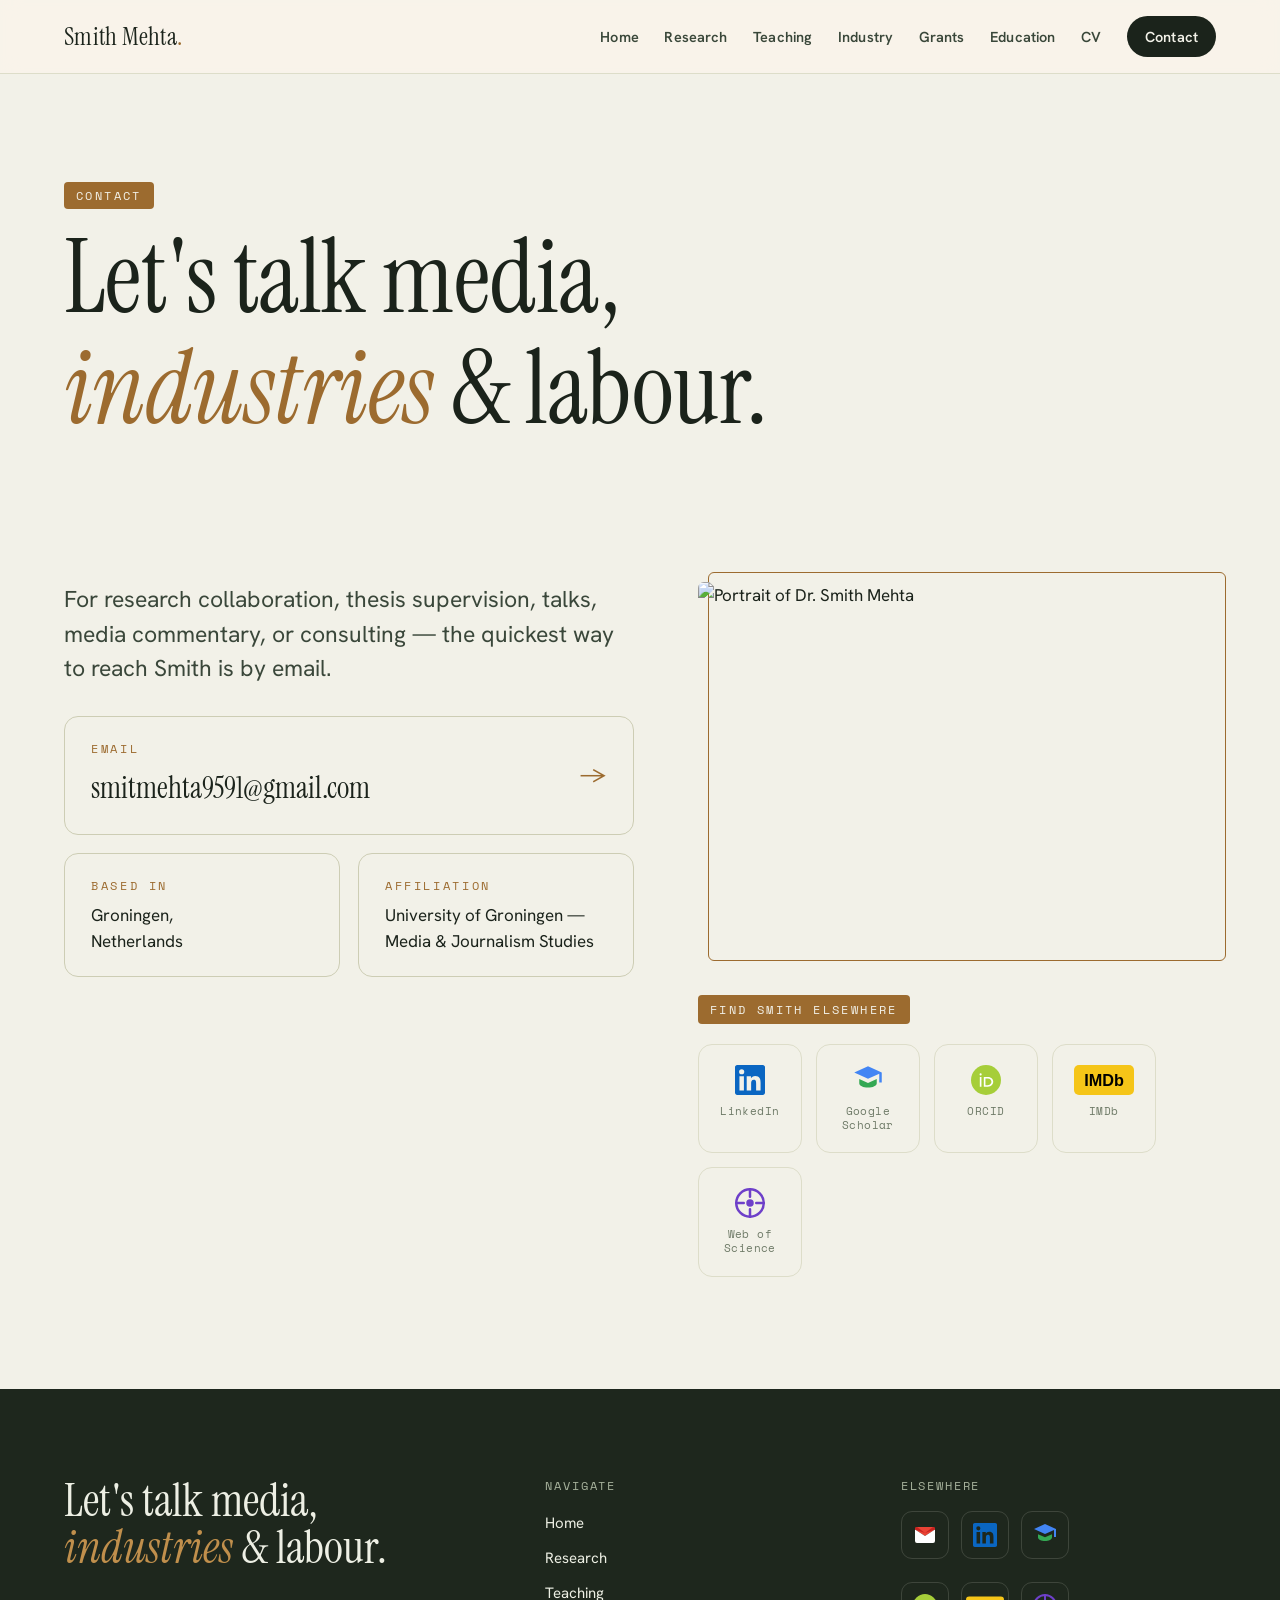
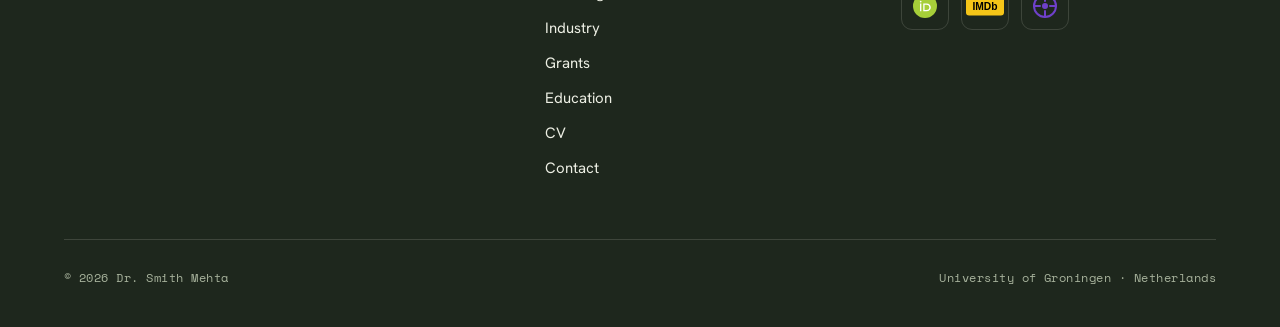
==== commit 1d77f85d: "Add files via upload" ====
--- a/contact.html
+++ b/contact.html
@@ -21,6 +21,7 @@
       <a href="teaching.html">Teaching</a>
       <a href="industry.html">Industry</a>
       <a href="grants.html">Grants</a>
+      <a href="education.html">Education</a>
       <a href="cv.html">CV</a>
       <a href="contact.html" class="pill active" style="">Contact</a>
     </nav>
@@ -128,6 +129,7 @@
         <a href="teaching.html">Teaching</a>
         <a href="industry.html">Industry</a>
         <a href="grants.html">Grants</a>
+        <a href="education.html">Education</a>
         <a href="cv.html">CV</a>
         <a href="contact.html">Contact</a>
       </div>
--- a/style.css
+++ b/style.css
@@ -125,14 +125,7 @@
   gap: 14px;
   margin: 0 0 36px;
 }
-.section-label::after {
-  content: "";
-  flex: 1;
-  height: 1px;
-  background: var(--line-2);
-}
 .deep .section-label { color: var(--on-deep-muted); }
-.deep .section-label::after { background: var(--line-deep); }
 .sl-mark {
   background: var(--clay);
   color: var(--paper);
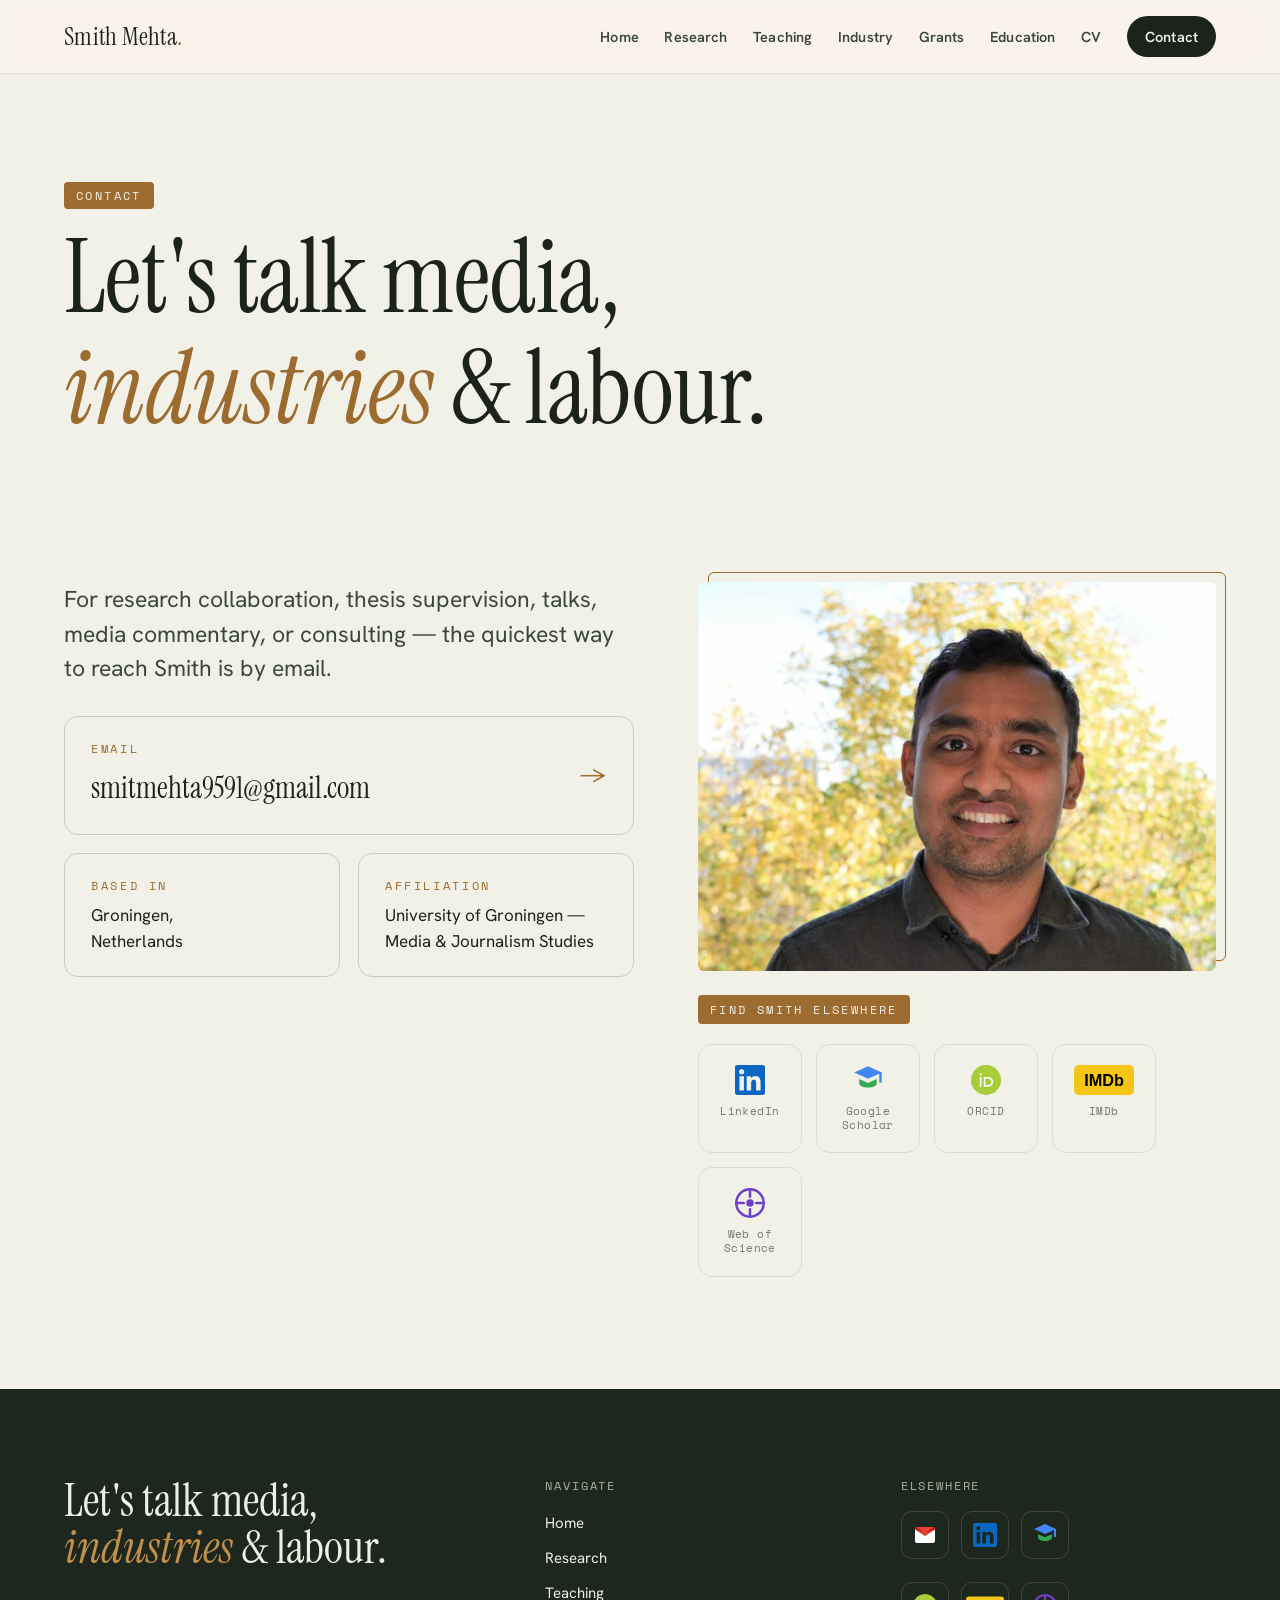
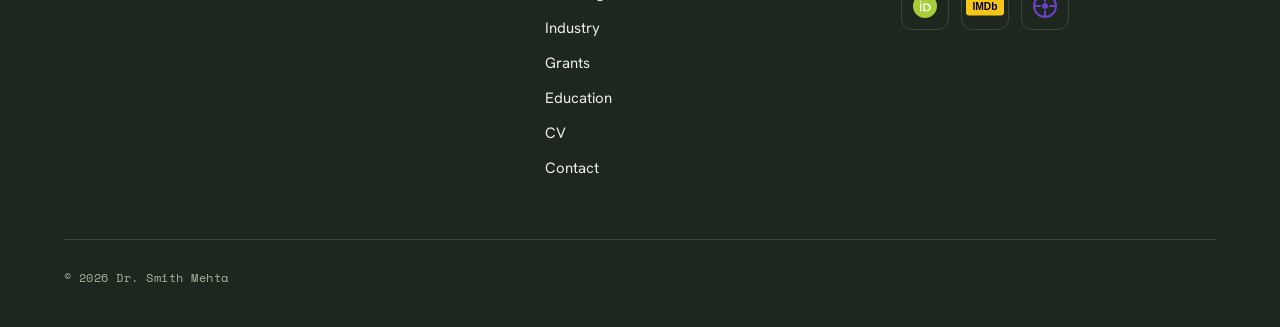
==== commit 9921b39a: "Add files via upload" ====
--- a/contact.html
+++ b/contact.html
@@ -159,7 +159,6 @@
     </div>
     <div class="foot-bottom">
       <span>© 2026 Dr. Smith Mehta</span>
-      <span>University of Groningen · Netherlands</span>
     </div>
   </div>
 </footer>
--- a/style.css
+++ b/style.css
@@ -557,9 +557,9 @@
   .net-wrap { grid-template-columns: 1fr; gap: 30px; }
   .net-node text { font-size: 13px; }
 }
-@media (max-width: 640px) {
-  body { font-size: 16px; }
-  .nav { position: fixed; inset: 61px 0 auto 0; background: var(--paper); flex-direction: column; align-items: stretch; gap: 0; padding: 8px var(--pad) 20px; border-bottom: 1px solid var(--line); transform: translateY(-130%); transition: transform .3s; box-shadow: 0 16px 30px rgba(0,0,0,0.08); }
+/* Tablet & mobile: collapse the hamburger nav + stack the hero */
+@media (max-width: 860px) {
+  .nav { position: fixed; inset: 61px 0 auto 0; background: var(--paper); flex-direction: column; align-items: stretch; gap: 0; padding: 8px var(--pad) 20px; border-bottom: 1px solid var(--line); transform: translateY(-130%); transition: transform .3s; box-shadow: 0 16px 30px rgba(0,0,0,0.08); z-index: 40; max-height: calc(100vh - 61px); overflow-y: auto; }
   .nav.open { transform: none; }
   .nav a { padding: 13px 0; border-bottom: 1px solid var(--line); font-size: 17px; }
   .nav a.active::after { display: none; }
@@ -569,11 +569,35 @@
   .nav-toggle.open span:nth-child(1) { transform: translateY(7px) rotate(45deg); }
   .nav-toggle.open span:nth-child(2) { opacity: 0; }
   .nav-toggle.open span:nth-child(3) { transform: translateY(-7px) rotate(-45deg); }
+
+  /* Hero: single column, and cancel the desktop portrait overlap */
+  .hero-grid { grid-template-columns: 1fr !important; gap: 10px !important; margin-top: 20px !important; }
+  .hero-grid figure { margin-top: 18px !important; }
+  .hero-grid figure img { max-width: 480px; }
+  .about-grid { grid-template-columns: 1fr !important; }
+}
+@media (max-width: 640px) {
+  body { font-size: 16px; }
   .book-row, .exp-grid, .stat-row { grid-template-columns: 1fr; }
+  .rev-grid { grid-template-columns: 1fr !important; }
   .tm-grid { grid-template-columns: 1fr; }
-  .about-grid { grid-template-columns: 1fr !important; }
   .pub { grid-template-columns: 1fr; gap: 6px; }
   .pub .yr { padding-top: 0; }
   .list-line { grid-template-columns: 64px 1fr; }
   .list-line .amt { grid-column: 2; }
-}
+  .title-link, .pub .title, .list-line .main { overflow-wrap: anywhere; }
+  h1.display { font-size: clamp(38px, 11vw, 72px); }
+}
+
+/* ---------- Review cards ---------- */
+.rev-grid { display: grid; grid-template-columns: repeat(3, 1fr); gap: 1px; background: var(--line-deep); border: 1px solid var(--line-deep); }
+.rev-card { position: relative; display: flex; flex-direction: column; background: var(--deep); padding: 32px 28px 26px; text-decoration: none; overflow: hidden; transition: background .25s; }
+.rev-card::before { content: ""; position: absolute; left: 0; top: 0; bottom: 0; width: 3px; background: var(--clay); transform: scaleY(0); transform-origin: top; transition: transform .3s cubic-bezier(.2,.8,.3,1); }
+.rev-card:hover { background: var(--deep-2); }
+.rev-card:hover::before { transform: scaleY(1); }
+.rev-num { font-family: var(--mono); font-size: 12px; letter-spacing: .1em; color: var(--clay-2); margin-bottom: 22px; }
+.rev-jrnl { font-family: var(--display); font-weight: 400; font-size: 27px; line-height: 1.12; color: var(--on-deep); margin-bottom: 12px; }
+.rev-by { font-family: var(--mono); font-size: 12px; letter-spacing: .04em; color: var(--on-deep-muted); }
+.rev-go { margin-top: auto; padding-top: 26px; font-family: var(--sans); font-weight: 600; font-size: 14px; color: var(--clay-2); display: inline-flex; align-items: center; gap: 7px; }
+.rev-card:hover .rev-go .arr { transform: translateX(4px); }
+.rev-go .arr { transition: transform .25s; }
